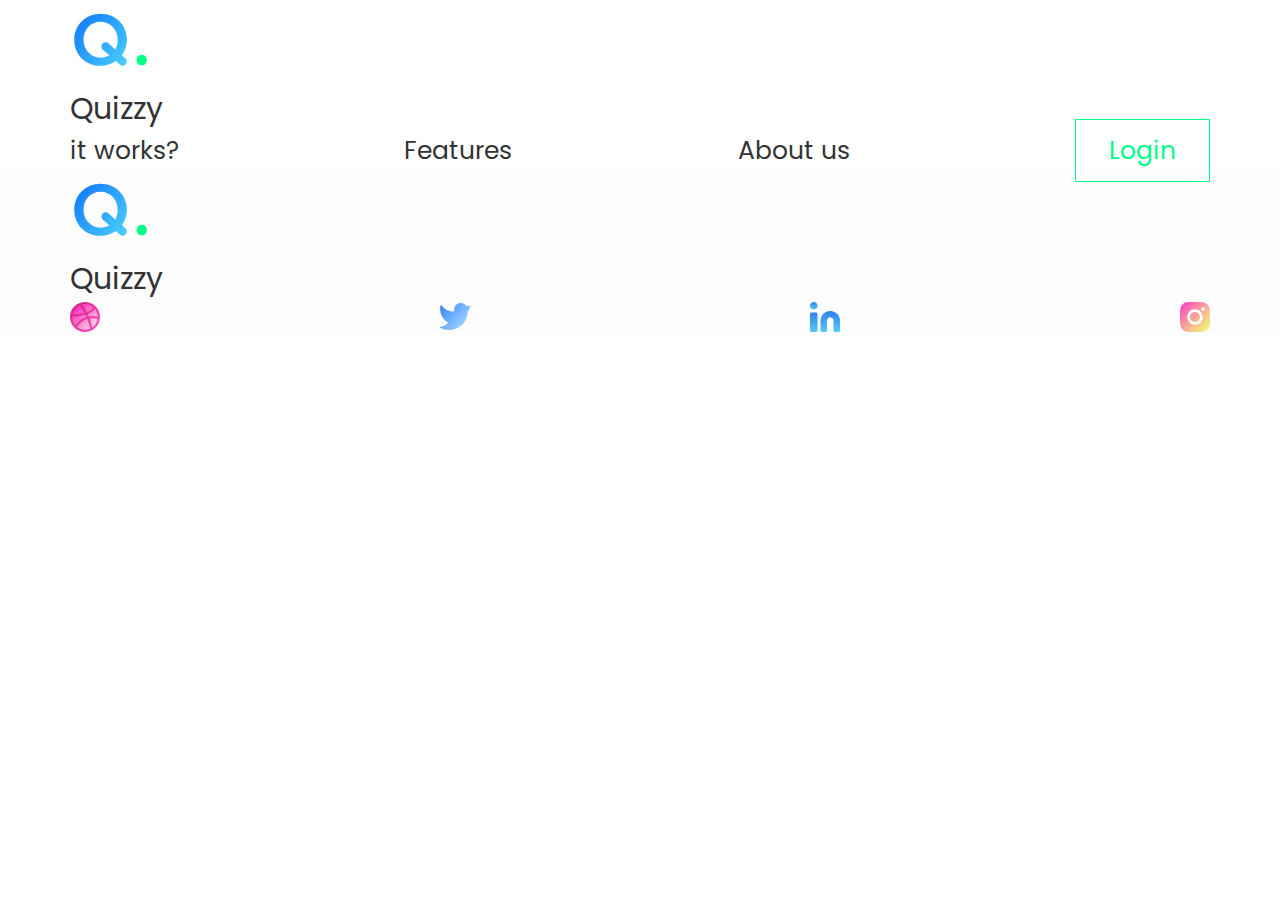
==== index.html @ a15c926a "header&footer" ====
<!DOCTYPE html>
<html lang="en">
  <head>
    <meta charset="UTF-8" />
    <meta http-equiv="X-UA-Compatible" content="IE=edge" />
    <meta name="viewport" content="width=device-width, initial-scale=1.0" />
    <title>Home</title>
    <link rel="stylesheet" href="./styles/utility.css" />
    <link rel="stylesheet" href="./styles/style.css" />
    <link
      rel="stylesheet"
      href="https://cdnjs.cloudflare.com/ajax/libs/font-awesome/6.4.0/css/all.min.css"
      integrity="sha512-iecdLmaskl7CVkqkXNQ/ZH/XLlvWZOJyj7Yy7tcenmpD1ypASozpmT/E0iPtmFIB46ZmdtAc9eNBvH0H/ZpiBw=="
      crossorigin="anonymous"
      referrerpolicy="no-referrer"
    />
    <script src="./script.js" defer></script>
  </head>
  <body>
    <header class="container flex">
      <a href="" class="logo flex"> <img src="images/logo.svg" alt="logo">Quizzy</a>
      <i class="fa-solid fa-bars "></i>
      <nav class="nav">
        <ul>
          <li><a href="#">it works?</a> </li>
          <li><a href="#">Features</a></li>
          <li><a href="#">About us</a></li>
          <li><a href="#">Login</a></li>
        </ul>
      </nav>
    </header>
    <section class="hero" id="hero"></section>
    <section class="features" id="features"></section>
    <section class="journey" id="journey"></section>
    <footer>
      <div class=" footer container flex" id="footer">
      <a href="" class="logo flex"> <img src="images/logo.svg" alt="logo">Quizzy</a>
      <ul>
        <li><a href=""><img src="images/dribbble.svg" alt="social media icons" ></a></li>
        <li><a href=""><img src="images/twitter.svg" alt="social media icons" ></a></li>
        <li><a href=""><img src="images/linkedin.svg" alt="social media icons" ></a></li>
        <li><a href=""><img src="images/instagram.svg" alt="social media icons"></a></li>
      </ul>
    </div>
    </footer>
  </body>
</html>
---- styles/utility.css ----
/* import fonts */
@import url("https://fonts.googleapis.com/css2?family=Mochiy+Pop+One&family=Poppins:wght@100;200;300;400;500;600;700;800;900&display=swap");

/* colors and fonts variables */
:root {
  --main-font: "Poppins", sans-serif;
  --secondary-font: "Mochiy Pop One", sans-serif;
  --main-color: #01ff88;
  --secondary-color: #007aff;
  --text-color: #333;
  --linear-color: linear-gradient(90deg, #1884ff 0%, #62d4fd 100%);
}

/* reset margin, padding and box sizing */
* {
  padding: 0;
  margin: 0;
  box-sizing: border-box;
}

/* to set font-size with rem units 1rem = 10px */
html {
  font-size: 62.5%;
}

img,
picture,
video,
canvas,
svg {
  display: block;
  max-width: 100%;
}

/*7. Remove built-in form typography styles*/
input,
button,
textarea,
select {
  font: inherit;
}

8. Avoid text overflows*/

/* p,
h1,
h2,
h3,
h4,
h5,
h6 {
  overflow-wrap: break-word;
}

/* public class */
.flex {
  display: flex;
}

.hidden {
  display: none;
}

.container {
  /* max-width: 1140px; */
  margin: 0 auto;
  padding: 0 15px;
}

<<<<<<< HEAD
/*ssss*/
=======
>>>>>>> af570d4209e2d94359d171503758436504433480


/* Large */
@media (max-width: 992px) {
  .d-flex {
    flex-wrap: wrap;
  }

  .d-flex .col {
    width: 100%;
  }


}

/* Small */
@media (min-width: 768px) {
  .container {
    width: 750px;
  }
<<<<<<< HEAD


=======
>>>>>>> af570d4209e2d94359d171503758436504433480
}

/* Medium */
@media (min-width: 992px) {
  .container {
    width: 970px;
  }

}

/* Large */
@media (min-width: 1200px) {
  .container {
    width: 1170px;
  }
}
---- styles/style.css ----
header {
    justify-content: space-between;
    align-items: center;
}

.logo {
    text-decoration: none;
    align-items: center;
    gap: 8px;

}

.logo:link,
.logo:visited {
    color: var(--text-color);
    font-size: 3rem;
    font-family: var(--main-font);
}

header ul {
    list-style: none;
    display: flex;
    justify-content: space-between;
    gap: 5rem;
}

nav ul li a {
    font-size: 2.5rem;
    text-decoration: none;
    color: var(--text-color);
    font-family: var(--main-font);
}

nav li:last-of-type a {
    border: solid 1px var(--main-color);
    color: var(--main-color);
    padding: 1.3rem 3.3rem;
}

header i {
    font-size: 3rem;
   display: none !important ;
}

/* end header */

/* footer */

footer {
    background-color: #fdfdfd;

}

.footer {
    align-items: center;
    justify-content: space-between;
}

footer ul {
    list-style: none;
    text-decoration: none;
    display: flex;
    align-items: center;
    justify-content: space-between;
    gap: 5rem;
}

/* end footer */


/* Small */
@media (max-width: 768px) {
    .container {
        width: 750px;
    }
    header i{
        display: block !important;
    }

    nav {
            display: none;
    }
}

/* Medium */
@media (min-width: 992px) {
    .container {
        width: 970px;
    }
  
    
}

/* Large */
@media (min-width: 1200px) {
    .container {
        width: 1170px;
    }
  
}
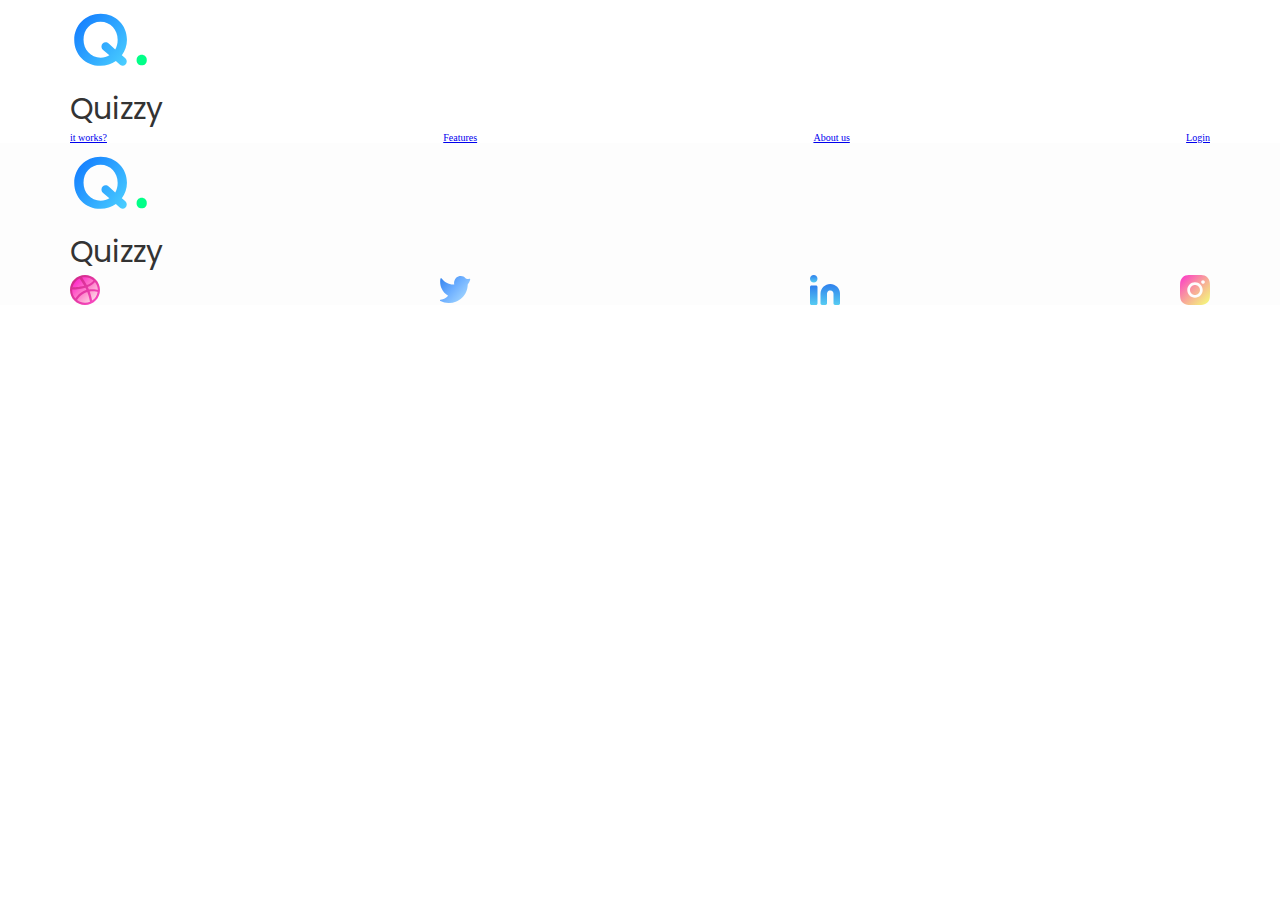
==== commit 03f98baf: "header&footer" ====
--- a/index.html
+++ b/index.html
@@ -20,14 +20,14 @@
     <header class="container flex">
       <a href="" class="logo flex"> <img src="images/logo.svg" alt="logo">Quizzy</a>
       <i class="fa-solid fa-bars "></i>
-      <nav class="nav">
+      <na&v class="nav">
         <ul>
           <li><a href="#">it works?</a> </li>
           <li><a href="#">Features</a></li>
           <li><a href="#">About us</a></li>
           <li><a href="#">Login</a></li>
         </ul>
-      </nav>
+      </na&v>
     </header>
     <section class="hero" id="hero"></section>
     <section class="features" id="features"></section>
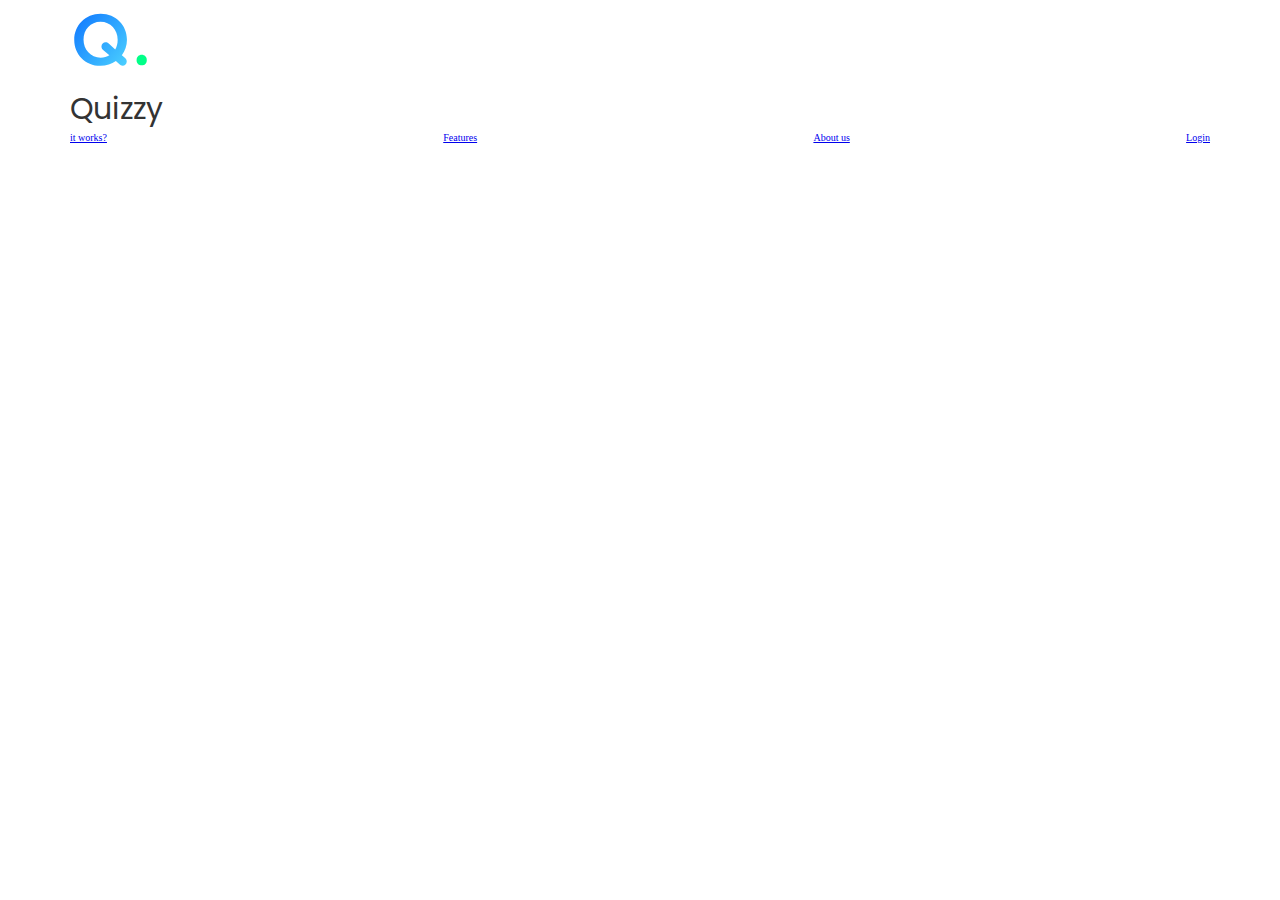
==== commit 64cda1e2: "header" ====
--- a/index.html
+++ b/index.html
@@ -32,16 +32,6 @@
     <section class="hero" id="hero"></section>
     <section class="features" id="features"></section>
     <section class="journey" id="journey"></section>
-    <footer>
-      <div class=" footer container flex" id="footer">
-      <a href="" class="logo flex"> <img src="images/logo.svg" alt="logo">Quizzy</a>
-      <ul>
-        <li><a href=""><img src="images/dribbble.svg" alt="social media icons" ></a></li>
-        <li><a href=""><img src="images/twitter.svg" alt="social media icons" ></a></li>
-        <li><a href=""><img src="images/linkedin.svg" alt="social media icons" ></a></li>
-        <li><a href=""><img src="images/instagram.svg" alt="social media icons"></a></li>
-      </ul>
-    </div>
-    </footer>
+    <footer class="footer" id="footer"></footer>
   </body>
 </html>
--- a/styles/utility.css
+++ b/styles/utility.css
@@ -68,6 +68,10 @@
 }
 
 <<<<<<< HEAD
+
+
+=======
+<<<<<<< HEAD
 /*ssss*/
 =======
 >>>>>>> af570d4209e2d94359d171503758436504433480
@@ -85,6 +89,7 @@
 
 
 }
+>>>>>>> 2647702ff5896288596317d2af6112877f4f01db
 
 /* Small */
 @media (min-width: 768px) {
@@ -112,3 +117,5 @@
     width: 1170px;
   }
 }
+
+
--- a/styles/style.css
+++ b/styles/style.css
@@ -1,3 +1,4 @@
+<<<<<<< HEAD
 header {
     justify-content: space-between;
     align-items: center;
@@ -97,4 +98,245 @@
         width: 1170px;
     }
   
-}+}
+=======
+<<<<<<< HEAD
+.hero .col h1 {
+    font-family: var(--secondary-font);
+    font-size: 40px;
+    margin-bottom: 15%;
+}
+.hero .d-flex{
+    display: flex;
+    justify-content: center;
+    gap: 20px;
+}
+.hero .d-flex .col{
+    width: 500px;
+}
+ 
+.hero .col p {
+    font-size: 20px;
+    margin-bottom: 5%;
+    padding-left: 1rem;
+    position: relative;
+}
+
+.hero .col p::before {
+    content: "";
+    position: absolute;
+    background: var(--main-color);
+    height: 100%;
+    width: 2px;
+    left: 0;
+}
+
+.hero .col button {
+    padding: 1rem 3rem 1rem 3rem;
+    font-size: 20px;
+    border: none;
+    outline: none;
+    cursor: pointer;
+}
+
+.hero .col button:nth-child(1) {
+    background: var(--linear-color);
+    color: white;
+}
+
+.hero .col button:nth-child(2) {
+    color: var(--secondary-color);
+    background-color: transparent;
+}
+
+.hero .col button:nth-child(2) i {
+    padding-right: 1rem;
+}
+ 
+ 
+=======
+<<<<<<< HEAD
+/* START PROFILE INFO */
+.pro-info {
+  font-family: var(--main-font);
+  color: var(--text-color);
+  margin-bottom: 8rem;
+}
+.contents-prog {
+  gap: 8px;
+  align-items: center;
+  margin-bottom: 8rem;
+}
+.circle {
+  height: 12px;
+  width: 12px;
+  border-radius: 50%;
+  background: var(--secondary-color);
+}
+.line {
+  background: #b9b9c3;
+  height: 1px;
+  width: 40px;
+}
+
+.pro-info h2 {
+  font-size: 6.4rem;
+  margin-bottom: 8.5rem;
+  font-weight: 400;
+}
+
+.info-form {
+  max-width: 1106px;
+}
+.pro-title {
+  font-size: 3.2rem;
+  margin-bottom: 1.6rem;
+}
+.pro-detials {
+  color: #575f6e;
+  font: size 16px;
+  font-weight: 300;
+}
+
+.agree-box {
+  margin-top: 3.2rem;
+  display: flex;
+  align-items: center;
+  gap: 8px;
+  font-size: 1.6rem;
+  margin-bottom: 3.2rem;
+}
+
+.agree-box input {
+  height: 24px;
+  width: 24px;
+}
+
+.pro-info form input:focus {
+  outline-color: var(--main-color);
+}
+.agree-box a {
+  text-decoration: none;
+  color: var(--secondary-color);
+}
+
+.pro-info form {
+  border: 1px solid #e2e3e5;
+  border-radius: 8px;
+  padding: 3.2rem;
+  margin-bottom: 8rem;
+}
+.pro-info form h5 {
+  font-size: 2rem;
+}
+
+.pro-info form p {
+  font-size: 1.2rem;
+  color: #575f6e;
+  margin-bottom: 3.2rem;
+}
+
+.pro-info form label {
+  font-size: 1.4rem;
+  display: block;
+  /* margin-bottom: 8px; */
+}
+
+.pro-info form input {
+  width: 100%;
+  height: 4.4rem;
+  border: none;
+  border-bottom: 1px solid #e2e4e5;
+  margin-bottom: 8px;
+  font-size: 1.5rem;
+  /* border-radius: 8px; */
+}
+
+.pro-info form + a {
+  padding: 12px 32px;
+  color: var(--main-color);
+  font-size: 1.6rem;
+  border: 1px solid var(--main-color);
+  text-decoration: none;
+  display: flex;
+  align-items: center;
+  gap: 8px;
+  width: 150px;
+}
+
+/* .pro-info form .end {
+  display: flex;
+  align-items: center;
+  gap: 10px;
+}
+.pro-info form .end label {
+  display: block;
+} */
+/* END PROFILE INFO */
+=======
+/*start login page  */
+.container-login {
+    justify-content: space-between;
+    gap: 20px;
+}
+
+.container-login img {
+    height: 500px;
+    width: 500px;
+}
+
+.login .container {
+    position: relative;
+}
+
+.container-login div:first-child {
+    width: 50%;
+}
+
+.container-login div:nth-child(2) {
+    display: flex;
+    flex-direction: column;
+    justify-content: center;
+    font-family: var(--main-font);
+    gap: 7px;
+    font-size: 1.5rem;
+    width: 50%;
+}
+
+.container-login .text {
+    padding-bottom: 30px;
+}
+
+.container-login input {
+    padding: 10px;
+    border: 1px solid #eee;
+    /* position: relative; */
+    width: 80%;
+}
+/* .container-login i {
+    position: absolute;
+    color: #757575;
+    transform: translateY(-50%);
+    left: 10px;
+    
+} */
+
+.container-login .submit {
+    background-color: var(--main-color);
+    color: white;
+}
+
+.container-login .vector {
+    position: absolute;
+    width: 300px;
+    height: 200px;
+    right: -150px;
+    bottom: -170px;
+}
+
+
+
+/*end login page  */
+>>>>>>> 4489eb9f19f2a56e41ee2af6be9ca7078a21d2d2
+>>>>>>> af570d4209e2d94359d171503758436504433480
+>>>>>>> 2647702ff5896288596317d2af6112877f4f01db
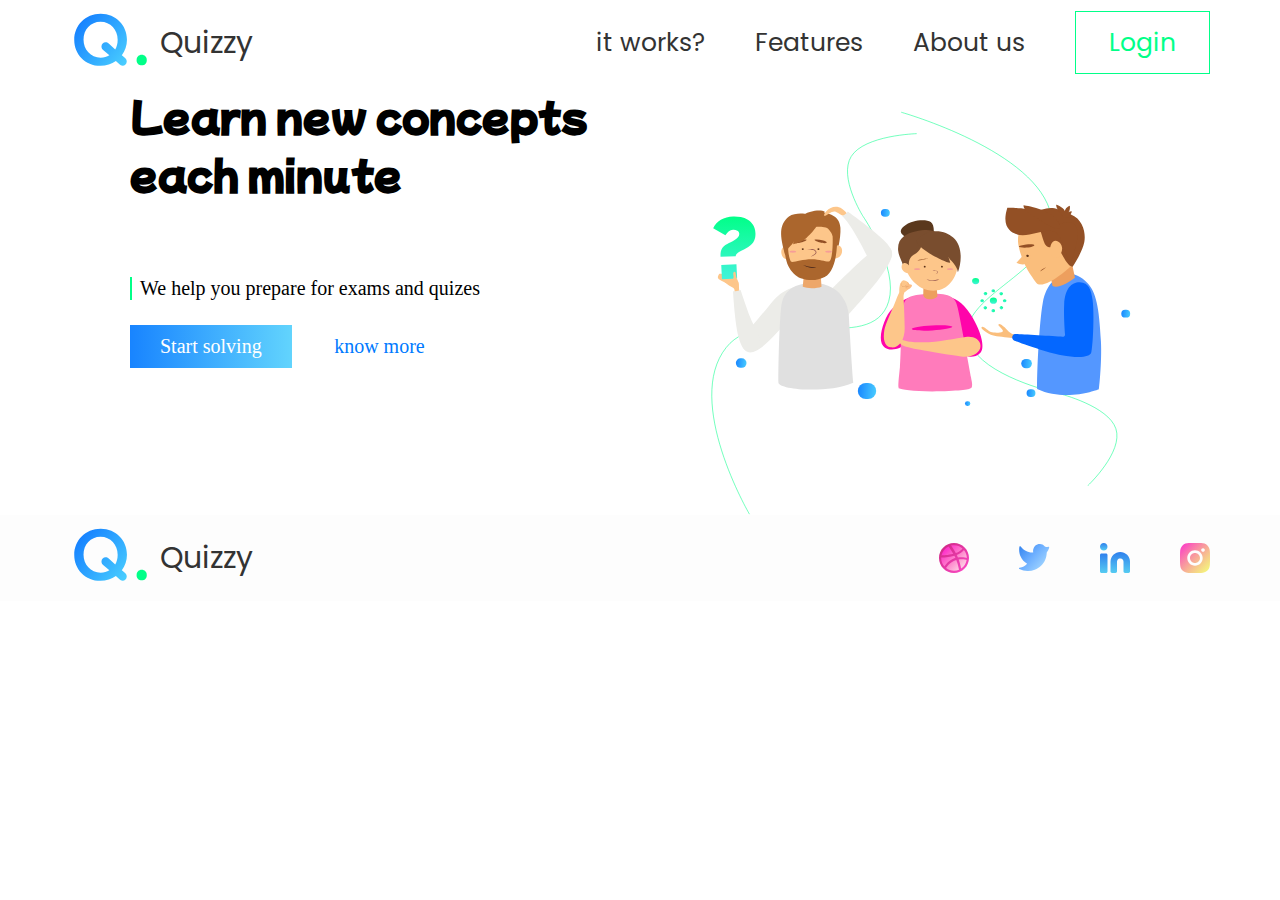
==== commit 20719f5e: "done" ====
--- a/index.html
+++ b/index.html
@@ -17,21 +17,55 @@
     <script src="./script.js" defer></script>
   </head>
   <body>
-    <header class="container flex">
+    <header class="container">
       <a href="" class="logo flex"> <img src="images/logo.svg" alt="logo">Quizzy</a>
       <i class="fa-solid fa-bars "></i>
-      <na&v class="nav">
+      <nav class="nav">
         <ul>
           <li><a href="#">it works?</a> </li>
           <li><a href="#">Features</a></li>
           <li><a href="#">About us</a></li>
           <li><a href="#">Login</a></li>
         </ul>
-      </na&v>
+      </nav>
     </header>
-    <section class="hero" id="hero"></section>
+    <!-- <section class="hero" id="hero"></section>
     <section class="features" id="features"></section>
-    <section class="journey" id="journey"></section>
-    <footer class="footer" id="footer"></footer>
+    <section class="journey" id="journey"></section> -->
+   
+
+    <main>
+      <section class="hero" id="hero">
+        <div class="container">
+           <div class="d-flex">
+            <div class="left col">
+              <h1>Learn new concepts each minute</h1>
+              <p>We help you prepare for exams and quizes</p>
+              <div class="btn">
+                <button>Start solving</button>
+                <button><i class="fa-solid fa-sort-down"></i> know more</button>
+              </div>
+            </div>
+            <div class="right col">
+              <img src="img/Illusttration.svg" alt="hero-img">
+            </div>
+          </div>
+         </div>
+      </section>
+      <section class="features" id="features"></section>
+      <section class="journey" id="journey"></section>
+    </main>
+    <footer>
+      <div class=" footer container flex" id="footer">
+      <a href="" class="logo flex"> <img src="images/logo.svg" alt="logo">Quizzy</a>
+      <ul>
+        <li><a href=""><img src="images/dribbble.svg" alt="social media icons" ></a></li>
+        <li><a href=""><img src="images/twitter.svg" alt="social media icons" ></a></li>
+        <li><a href=""><img src="images/linkedin.svg" alt="social media icons" ></a></li>
+        <li><a href=""><img src="images/instagram.svg" alt="social media icons"></a></li>
+      </ul>
+    </div>
+    </footer>
+
   </body>
 </html>
--- a/styles/utility.css
+++ b/styles/utility.css
@@ -40,9 +40,9 @@
   font: inherit;
 }
 
-8. Avoid text overflows*/
 
-/* p,
+
+ p,
 h1,
 h2,
 h3,
@@ -67,14 +67,8 @@
   padding: 0 15px;
 }
 
-<<<<<<< HEAD
+/*ssss*/
 
-
-=======
-<<<<<<< HEAD
-/*ssss*/
-=======
->>>>>>> af570d4209e2d94359d171503758436504433480
 
 
 /* Large */
@@ -89,18 +83,15 @@
 
 
 }
->>>>>>> 2647702ff5896288596317d2af6112877f4f01db
+
 
 /* Small */
 @media (min-width: 768px) {
   .container {
     width: 750px;
   }
-<<<<<<< HEAD
 
 
-=======
->>>>>>> af570d4209e2d94359d171503758436504433480
 }
 
 /* Medium */
--- a/styles/style.css
+++ b/styles/style.css
@@ -1,46 +1,45 @@
-<<<<<<< HEAD
 header {
-    justify-content: space-between;
-    align-items: center;
+    display: flex;
+  justify-content: space-between;
+  align-items: center;
 }
 
 .logo {
-    text-decoration: none;
-    align-items: center;
-    gap: 8px;
-
+  text-decoration: none;
+  align-items: center;
+  gap: 8px;
 }
 
 .logo:link,
 .logo:visited {
-    color: var(--text-color);
-    font-size: 3rem;
-    font-family: var(--main-font);
-}
-
-header ul {
-    list-style: none;
-    display: flex;
-    justify-content: space-between;
-    gap: 5rem;
+  color: var(--text-color);
+  font-size: 3rem;
+  font-family: var(--main-font);
+}
+
+nav ul {
+  list-style: none;
+  display: flex;
+  justify-content: space-between;
+  gap: 5rem;
 }
 
 nav ul li a {
-    font-size: 2.5rem;
-    text-decoration: none;
-    color: var(--text-color);
-    font-family: var(--main-font);
+  font-size: 2.5rem;
+  text-decoration: none;
+  color: var(--text-color);
+  font-family: var(--main-font);
 }
 
 nav li:last-of-type a {
-    border: solid 1px var(--main-color);
-    color: var(--main-color);
-    padding: 1.3rem 3.3rem;
+  border: solid 1px var(--main-color);
+  color: var(--main-color);
+  padding: 1.3rem 3.3rem;
 }
 
 header i {
-    font-size: 3rem;
-   display: none !important ;
+  font-size: 3rem;
+  display: none !important;
 }
 
 /* end header */
@@ -48,131 +47,128 @@
 /* footer */
 
 footer {
-    background-color: #fdfdfd;
-
+  background-color: #fdfdfd;
 }
 
 .footer {
-    align-items: center;
-    justify-content: space-between;
+  align-items: center;
+  justify-content: space-between;
 }
 
 footer ul {
-    list-style: none;
-    text-decoration: none;
-    display: flex;
-    align-items: center;
-    justify-content: space-between;
-    gap: 5rem;
+  list-style: none;
+  text-decoration: none;
+  display: flex;
+  align-items: center;
+  justify-content: space-between;
+  gap: 5rem;
 }
 
 /* end footer */
-
 
 /* Small */
 @media (max-width: 768px) {
-    .container {
-        width: 750px;
-    }
-    header i{
-        display: block !important;
-    }
-
-    nav {
-            display: none;
-    }
+  .container {
+    width: 750px;
+  }
+
+  header i {
+    display: block !important;
+  }
+
+  nav {
+    display: none;
+  }
 }
 
 /* Medium */
 @media (min-width: 992px) {
-    .container {
-        width: 970px;
-    }
-  
-    
+  .container {
+    width: 970px;
+  }
 }
 
 /* Large */
 @media (min-width: 1200px) {
-    .container {
-        width: 1170px;
-    }
-  
-}
-=======
-<<<<<<< HEAD
+  .container {
+    width: 1170px;
+  }
+}
+
 .hero .col h1 {
-    font-family: var(--secondary-font);
-    font-size: 40px;
-    margin-bottom: 15%;
-}
-.hero .d-flex{
-    display: flex;
-    justify-content: center;
-    gap: 20px;
-}
-.hero .d-flex .col{
-    width: 500px;
-}
- 
+  font-family: var(--secondary-font);
+  font-size: 40px;
+  margin-bottom: 15%;
+}
+
+.hero .d-flex {
+  display: flex;
+  justify-content: center;
+  gap: 20px;
+}
+
+.hero .d-flex .col {
+  width: 500px;
+}
+
 .hero .col p {
-    font-size: 20px;
-    margin-bottom: 5%;
-    padding-left: 1rem;
-    position: relative;
+  font-size: 20px;
+  margin-bottom: 5%;
+  padding-left: 1rem;
+  position: relative;
 }
 
 .hero .col p::before {
-    content: "";
-    position: absolute;
-    background: var(--main-color);
-    height: 100%;
-    width: 2px;
-    left: 0;
+  content: "";
+  position: absolute;
+  background: var(--main-color);
+  height: 100%;
+  width: 2px;
+  left: 0;
 }
 
 .hero .col button {
-    padding: 1rem 3rem 1rem 3rem;
-    font-size: 20px;
-    border: none;
-    outline: none;
-    cursor: pointer;
+  padding: 1rem 3rem 1rem 3rem;
+  font-size: 20px;
+  border: none;
+  outline: none;
+  cursor: pointer;
 }
 
 .hero .col button:nth-child(1) {
-    background: var(--linear-color);
-    color: white;
+  background: var(--linear-color);
+  color: white;
 }
 
 .hero .col button:nth-child(2) {
-    color: var(--secondary-color);
-    background-color: transparent;
+  color: var(--secondary-color);
+  background-color: transparent;
 }
 
 .hero .col button:nth-child(2) i {
-    padding-right: 1rem;
-}
- 
- 
-=======
-<<<<<<< HEAD
+  padding-right: 1rem;
+}
+
 /* START PROFILE INFO */
 .pro-info {
   font-family: var(--main-font);
   color: var(--text-color);
   margin-bottom: 8rem;
 }
+
 .contents-prog {
   gap: 8px;
   align-items: center;
   margin-bottom: 8rem;
 }
+
 .circle {
   height: 12px;
   width: 12px;
   border-radius: 50%;
   background: var(--secondary-color);
 }
+
 .line {
   background: #b9b9c3;
   height: 1px;
@@ -188,10 +184,12 @@
 .info-form {
   max-width: 1106px;
 }
+
 .pro-title {
   font-size: 3.2rem;
   margin-bottom: 1.6rem;
 }
+
 .pro-detials {
   color: #575f6e;
   font: size 16px;
@@ -215,6 +213,7 @@
 .pro-info form input:focus {
   outline-color: var(--main-color);
 }
+
 .agree-box a {
   text-decoration: none;
   color: var(--secondary-color);
@@ -226,6 +225,7 @@
   padding: 3.2rem;
   margin-bottom: 8rem;
 }
+
 .pro-info form h5 {
   font-size: 2rem;
 }
@@ -273,46 +273,46 @@
   display: block;
 } */
 /* END PROFILE INFO */
-=======
 /*start login page  */
 .container-login {
-    justify-content: space-between;
-    gap: 20px;
+  justify-content: space-between;
+  gap: 20px;
 }
 
 .container-login img {
-    height: 500px;
-    width: 500px;
+  height: 500px;
+  width: 500px;
 }
 
 .login .container {
-    position: relative;
+  position: relative;
 }
 
 .container-login div:first-child {
-    width: 50%;
+  width: 50%;
 }
 
 .container-login div:nth-child(2) {
-    display: flex;
-    flex-direction: column;
-    justify-content: center;
-    font-family: var(--main-font);
-    gap: 7px;
-    font-size: 1.5rem;
-    width: 50%;
+  display: flex;
+  flex-direction: column;
+  justify-content: center;
+  font-family: var(--main-font);
+  gap: 7px;
+  font-size: 1.5rem;
+  width: 50%;
 }
 
 .container-login .text {
-    padding-bottom: 30px;
+  padding-bottom: 30px;
 }
 
 .container-login input {
-    padding: 10px;
-    border: 1px solid #eee;
-    /* position: relative; */
-    width: 80%;
-}
+  padding: 10px;
+  border: 1px solid #eee;
+  /* position: relative; */
+  width: 80%;
+}
+
 /* .container-login i {
     position: absolute;
     color: #757575;
@@ -322,21 +322,16 @@
 } */
 
 .container-login .submit {
-    background-color: var(--main-color);
-    color: white;
+  background-color: var(--main-color);
+  color: white;
 }
 
 .container-login .vector {
-    position: absolute;
-    width: 300px;
-    height: 200px;
-    right: -150px;
-    bottom: -170px;
-}
-
-
+  position: absolute;
+  width: 300px;
+  height: 200px;
+  right: -150px;
+  bottom: -170px;
+}
 
 /*end login page  */
->>>>>>> 4489eb9f19f2a56e41ee2af6be9ca7078a21d2d2
->>>>>>> af570d4209e2d94359d171503758436504433480
->>>>>>> 2647702ff5896288596317d2af6112877f4f01db
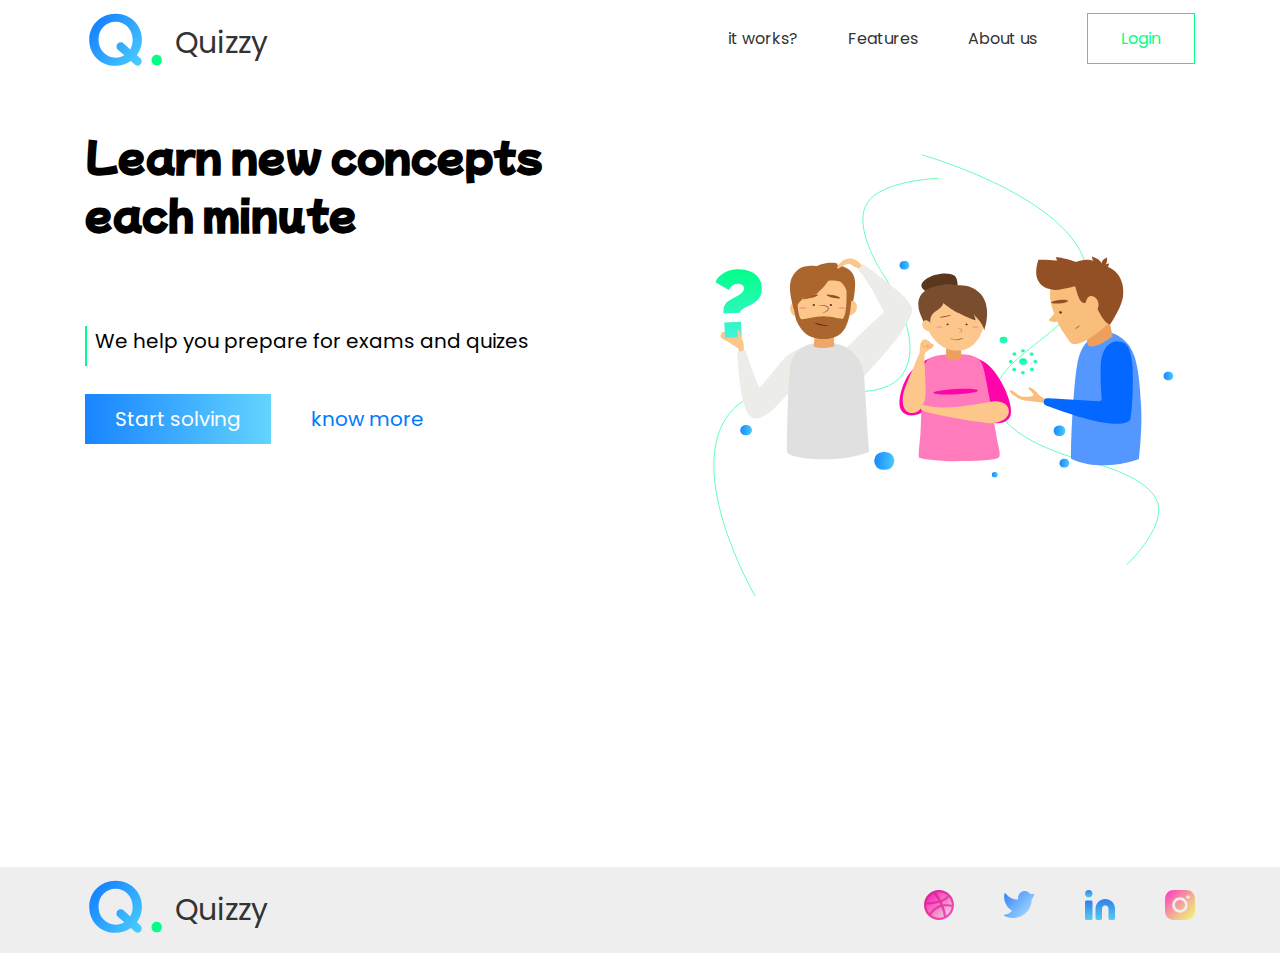
==== commit 1409a5c3: "new edite" ====
--- a/index.html
+++ b/index.html
@@ -3,7 +3,10 @@
   <head>
     <meta charset="UTF-8" />
     <meta http-equiv="X-UA-Compatible" content="IE=edge" />
-    <meta name="viewport" content="width=device-width, initial-scale=1.0" />
+    <meta
+      name="viewport"
+      content="width=device-width, initial-scale=1.0"
+    />
     <title>Home</title>
     <link rel="stylesheet" href="./styles/utility.css" />
     <link rel="stylesheet" href="./styles/style.css" />
@@ -17,55 +20,86 @@
     <script src="./script.js" defer></script>
   </head>
   <body>
-    <header class="container">
-      <a href="" class="logo flex"> <img src="images/logo.svg" alt="logo">Quizzy</a>
-      <i class="fa-solid fa-bars "></i>
+    <header class="container flex">
+      <a href="" class="logo flex">
+        <img src="images/logo.svg" alt="logo" />Quizzy</a
+      >
+      <i class="fa-solid fa-bars"></i>
       <nav class="nav">
         <ul>
-          <li><a href="#">it works?</a> </li>
+          <li><a href="#">it works?</a></li>
           <li><a href="#">Features</a></li>
           <li><a href="#">About us</a></li>
           <li><a href="#">Login</a></li>
         </ul>
       </nav>
     </header>
-    <!-- <section class="hero" id="hero"></section>
-    <section class="features" id="features"></section>
-    <section class="journey" id="journey"></section> -->
-   
 
     <main>
       <section class="hero" id="hero">
         <div class="container">
-           <div class="d-flex">
+          <div class="flex">
             <div class="left col">
               <h1>Learn new concepts each minute</h1>
-              <p>We help you prepare for exams and quizes</p>
-              <div class="btn">
-                <button>Start solving</button>
-                <button><i class="fa-solid fa-sort-down"></i> know more</button>
+              <p>
+                We help you prepare for exams and quizes
+              </p>
+              <div class="btn flex">
+                <button class="btn">Start solving</button>
+                <button class="btn know-more flex">
+                  <i class="fa-solid fa-sort-down"></i> know
+                  more
+                </button>
               </div>
             </div>
             <div class="right col">
-              <img src="img/Illusttration.svg" alt="hero-img">
+              <img
+                src="img/Illusttration.svg"
+                alt="hero-img"
+              />
             </div>
           </div>
-         </div>
+        </div>
       </section>
       <section class="features" id="features"></section>
       <section class="journey" id="journey"></section>
     </main>
     <footer>
-      <div class=" footer container flex" id="footer">
-      <a href="" class="logo flex"> <img src="images/logo.svg" alt="logo">Quizzy</a>
-      <ul>
-        <li><a href=""><img src="images/dribbble.svg" alt="social media icons" ></a></li>
-        <li><a href=""><img src="images/twitter.svg" alt="social media icons" ></a></li>
-        <li><a href=""><img src="images/linkedin.svg" alt="social media icons" ></a></li>
-        <li><a href=""><img src="images/instagram.svg" alt="social media icons"></a></li>
-      </ul>
-    </div>
+      <div class="footer container flex" id="footer">
+        <a href="" class="logo flex">
+          <img src="images/logo.svg" alt="logo" />Quizzy</a
+        >
+        <ul>
+          <li>
+            <a href=""
+              ><img
+                src="images/dribbble.svg"
+                alt="social media icons"
+            /></a>
+          </li>
+          <li>
+            <a href=""
+              ><img
+                src="images/twitter.svg"
+                alt="social media icons"
+            /></a>
+          </li>
+          <li>
+            <a href=""
+              ><img
+                src="images/linkedin.svg"
+                alt="social media icons"
+            /></a>
+          </li>
+          <li>
+            <a href=""
+              ><img
+                src="images/instagram.svg"
+                alt="social media icons"
+            /></a>
+          </li>
+        </ul>
+      </div>
     </footer>
-
   </body>
 </html>
--- a/styles/utility.css
+++ b/styles/utility.css
@@ -8,7 +8,11 @@
   --main-color: #01ff88;
   --secondary-color: #007aff;
   --text-color: #333;
-  --linear-color: linear-gradient(90deg, #1884ff 0%, #62d4fd 100%);
+  --linear-color: linear-gradient(
+    90deg,
+    #1884ff 0%,
+    #62d4fd 100%
+  );
 }
 
 /* reset margin, padding and box sizing */
@@ -40,9 +44,8 @@
   font: inherit;
 }
 
-
-
- p,
+p,
+p,
 h1,
 h2,
 h3,
@@ -62,17 +65,15 @@
 }
 
 .container {
-  /* max-width: 1140px; */
+  max-width: 1140px;
   margin: 0 auto;
   padding: 0 15px;
 }
 
 /*ssss*/
 
-
-
 /* Large */
-@media (max-width: 992px) {
+/* @media (max-width: 992px) {
   .d-flex {
     flex-wrap: wrap;
   }
@@ -80,33 +81,33 @@
   .d-flex .col {
     width: 100%;
   }
+} */
 
-
-}
-
-
-/* Small */
-@media (min-width: 768px) {
+@media (min-width: 481px) and (max-width: 1024px) {
+  .flex {
+    display: flex;
+    flex-wrap: wrap;
+  }
   .container {
-    width: 750px;
+    max-width: 1024px;
   }
-
-
-}
-
-/* Medium */
-@media (min-width: 992px) {
-  .container {
-    width: 970px;
-  }
-
-}
-
-/* Large */
-@media (min-width: 1200px) {
-  .container {
-    width: 1170px;
+  .Test .quiz {
+    max-width: 100% !important;
   }
 }
 
-
+@media (max-width: 480px) {
+  .flex {
+    display: flex;
+    flex-wrap: wrap;
+  }
+  .container {
+    max-width: 480px;
+  }
+  .footer.flex {
+    flex-direction: column;
+  }
+  .Test .quiz {
+    max-width: 100% !important;
+  }
+}
--- a/styles/style.css
+++ b/styles/style.css
@@ -1,7 +1,12 @@
+/* START HEADER */
 header {
-    display: flex;
-  justify-content: space-between;
-  align-items: center;
+  display: flex;
+  justify-content: space-between;
+  align-items: center;
+}
+
+header.container {
+  margin-bottom: 4rem;
 }
 
 .logo {
@@ -25,7 +30,7 @@
 }
 
 nav ul li a {
-  font-size: 2.5rem;
+  font-size: 1.6rem;
   text-decoration: none;
   color: var(--text-color);
   font-family: var(--main-font);
@@ -41,58 +46,12 @@
   font-size: 3rem;
   display: none !important;
 }
-
-/* end header */
-
-/* footer */
-
-footer {
-  background-color: #fdfdfd;
-}
-
-.footer {
-  align-items: center;
-  justify-content: space-between;
-}
-
-footer ul {
-  list-style: none;
-  text-decoration: none;
-  display: flex;
-  align-items: center;
-  justify-content: space-between;
-  gap: 5rem;
-}
-
-/* end footer */
-
-/* Small */
-@media (max-width: 768px) {
-  .container {
-    width: 750px;
-  }
-
-  header i {
-    display: block !important;
-  }
-
-  nav {
-    display: none;
-  }
-}
-
-/* Medium */
-@media (min-width: 992px) {
-  .container {
-    width: 970px;
-  }
-}
-
-/* Large */
-@media (min-width: 1200px) {
-  .container {
-    width: 1170px;
-  }
+/* END HEADER */
+
+/* START HERO */
+.hero {
+  margin-bottom: 30vh;
+  font-family: var(--main-font);
 }
 
 .hero .col h1 {
@@ -103,7 +62,7 @@
 
 .hero .d-flex {
   display: flex;
-  justify-content: center;
+  justify-content: space-between;
   gap: 20px;
 }
 
@@ -128,7 +87,7 @@
 }
 
 .hero .col button {
-  padding: 1rem 3rem 1rem 3rem;
+  padding: 1rem 3rem;
   font-size: 20px;
   border: none;
   outline: none;
@@ -148,6 +107,31 @@
 .hero .col button:nth-child(2) i {
   padding-right: 1rem;
 }
+
+.hero .know-more {
+  align-items: center;
+}
+/* END HERO */
+
+/* START FOOTER */
+footer {
+  background-color: #eee !important;
+}
+
+.footer {
+  align-items: center;
+  justify-content: space-between;
+}
+
+footer ul {
+  list-style: none;
+  text-decoration: none;
+  display: flex;
+  align-items: center;
+  justify-content: space-between;
+  gap: 5rem;
+}
+/* END FOOTER */
 
 /* START PROFILE INFO */
 .pro-info {
@@ -239,7 +223,6 @@
 .pro-info form label {
   font-size: 1.4rem;
   display: block;
-  /* margin-bottom: 8px; */
 }
 
 .pro-info form input {
@@ -249,7 +232,6 @@
   border-bottom: 1px solid #e2e4e5;
   margin-bottom: 8px;
   font-size: 1.5rem;
-  /* border-radius: 8px; */
 }
 
 .pro-info form + a {
@@ -264,42 +246,36 @@
   width: 150px;
 }
 
-/* .pro-info form .end {
-  display: flex;
-  align-items: center;
-  gap: 10px;
-}
-.pro-info form .end label {
-  display: block;
-} */
 /* END PROFILE INFO */
-/*start login page  */
+
+/* START LOGIN PAGE */
 .container-login {
   justify-content: space-between;
   gap: 20px;
+  margin-bottom: 25rem;
 }
 
 .container-login img {
-  height: 500px;
-  width: 500px;
+  max-height: 500px;
+  max-width: 500px;
 }
 
 .login .container {
   position: relative;
 }
 
-.container-login div:first-child {
-  width: 50%;
-}
-
-.container-login div:nth-child(2) {
+.container-login div:last-child {
+  flex-basis: 45%;
+}
+
+.container-login div:nth-child(1) {
   display: flex;
   flex-direction: column;
   justify-content: center;
   font-family: var(--main-font);
   gap: 7px;
   font-size: 1.5rem;
-  width: 50%;
+  flex-basis: 45%;
 }
 
 .container-login .text {
@@ -309,17 +285,8 @@
 .container-login input {
   padding: 10px;
   border: 1px solid #eee;
-  /* position: relative; */
   width: 80%;
 }
-
-/* .container-login i {
-    position: absolute;
-    color: #757575;
-    transform: translateY(-50%);
-    left: 10px;
-    
-} */
 
 .container-login .submit {
   background-color: var(--main-color);
@@ -334,4 +301,156 @@
   bottom: -170px;
 }
 
-/*end login page  */
+/* END LOGIN PAGE */
+
+/* START STATUS */
+.status_section h1 {
+  font-size: 6.4rem;
+  font-family: var(--main-font);
+  font-weight: 400;
+  max-width: 64.2rem;
+  margin-bottom: 11rem;
+}
+
+.card {
+  margin-bottom: 1rem;
+  border-radius: 10px;
+  background: #f2f2f2;
+  max-width: 78rem;
+  display: flex;
+  justify-content: space-between;
+  padding: 1rem 2rem;
+  font-family: var(--main-font);
+}
+
+.cardInfo {
+  color: var(--text-color);
+}
+
+.cardInfo h3 {
+  font-size: 2rem;
+  font-weight: 600;
+  line-height: 3rem;
+}
+
+.cardInfo p {
+  font-size: 1.2rem;
+  font-weight: 300;
+  line-height: 1.8rem;
+}
+
+.btn-apply {
+  font-size: 1.5rem;
+  color: #ffffff;
+  font-weight: 500;
+  padding: 1rem 2rem;
+  background-color: var(--main-color);
+  border: none;
+  border-radius: 1rem;
+}
+
+.Test {
+  margin-bottom: 50vh;
+  font-family: var(--main-font);
+}
+
+.Test .quiz {
+  border: 3px solid #bbb;
+  border-radius: 8px;
+  padding: 3rem;
+  box-shadow: 5px 10px 15px rgba(0, 0, 0, 0.1);
+  max-width: 80%;
+  margin: 0;
+}
+
+.Test h1 {
+  font-size: 2rem;
+  font-weight: 600;
+  line-height: 4rem;
+}
+
+ul {
+  list-style-type: none;
+  padding: 0;
+}
+
+ul li,
+p {
+  padding-bottom: 1rem;
+}
+
+input[type="radio"] {
+  accent-color: var(--main-color);
+  margin-right: 1.5rem;
+}
+
+.Test p {
+  font-weight: 300;
+  font-size: 2.5rem;
+  line-height: 2.2rem;
+  margin: 1.5rem 0;
+}
+
+.answer-part {
+  display: flex;
+  flex-direction: column;
+  justify-content: flex-end;
+  gap: 20px;
+  position: relative;
+}
+
+.answer-part h3 {
+  font-size: 2rem;
+  padding-bottom: 2rem;
+}
+.answer-part label {
+  font-size: 2rem;
+  line-height: 1.6rem;
+  font-weight: 300;
+  cursor: pointer;
+}
+
+.answer-part span {
+  height: 50px;
+  width: 50px;
+  border-radius: 50%;
+  background: var(--main-color);
+  display: grid;
+  place-content: center;
+  position: absolute;
+  right: 10px;
+  bottom: 10px;
+  cursor: pointer;
+}
+
+.answer-part span i {
+  color: #fff;
+  font-size: 2rem;
+}
+
+/* Small */
+/* @media (max-width: 768px) {
+  .container {
+    max-width: 750px;
+  }
+
+  header i {
+    display: block !important;
+  }
+
+  nav {
+    display: none;
+  }
+}
+
+@media (min-width: 992px) {
+  .container {
+    max-width: 970px;
+  }
+}
+
+@media (min-width: 1200px) {
+  .container {
+    max-width: 1170px;
+  }
+} */
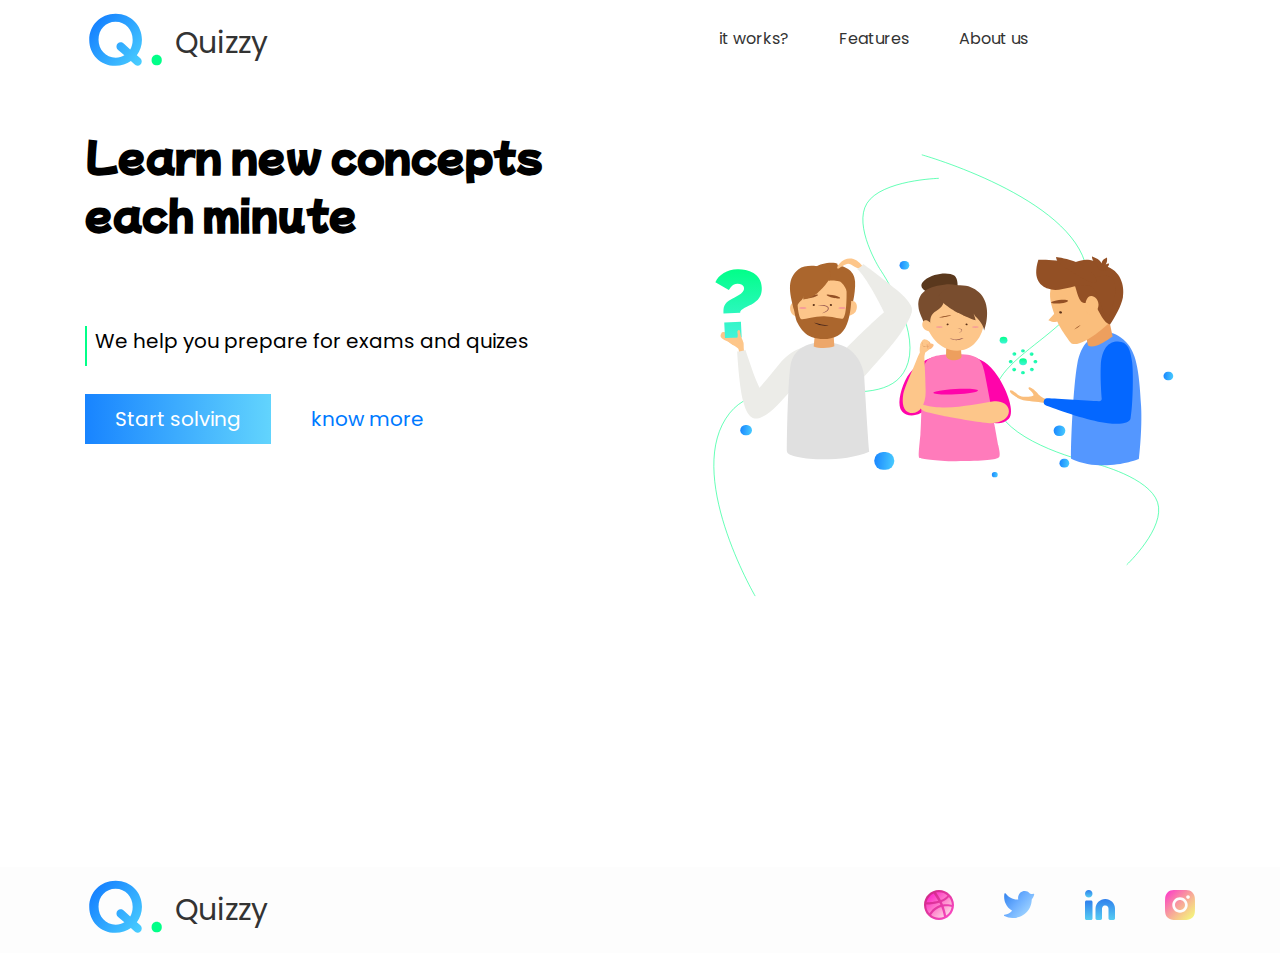
==== commit 74617ac8: "add responsve navbar" ====
--- a/index.html
+++ b/index.html
@@ -8,8 +8,6 @@
       content="width=device-width, initial-scale=1.0"
     />
     <title>Home</title>
-    <link rel="stylesheet" href="./styles/utility.css" />
-    <link rel="stylesheet" href="./styles/style.css" />
     <link
       rel="stylesheet"
       href="https://cdnjs.cloudflare.com/ajax/libs/font-awesome/6.4.0/css/all.min.css"
@@ -17,22 +15,42 @@
       crossorigin="anonymous"
       referrerpolicy="no-referrer"
     />
+    <link rel="stylesheet" href="./styles/style.css" />
+    <link rel="stylesheet" href="./styles/utility.css" />
     <script src="./script.js" defer></script>
   </head>
   <body>
-    <header class="container flex">
+    <header class="container flex header">
       <a href="" class="logo flex">
         <img src="images/logo.svg" alt="logo" />Quizzy</a
       >
-      <i class="fa-solid fa-bars"></i>
-      <nav class="nav">
-        <ul>
-          <li><a href="#">it works?</a></li>
-          <li><a href="#">Features</a></li>
-          <li><a href="#">About us</a></li>
-          <li><a href="#">Login</a></li>
+
+      <nav class="nav main-nav">
+        <ul class="main-nav-list">
+          <li>
+            <a href="#" class="main-nav-link">it works?</a>
+          </li>
+          <li>
+            <a href="#" class="main-nav-link">Features</a>
+          </li>
+          <li>
+            <a href="#" class="main-nav-link">About us</a>
+          </li>
+          <li>
+            <a href="#" class="main-nav-link">Login</a>
+          </li>
         </ul>
       </nav>
+      <button class="btn-mobile-nav">
+        <i
+          class="fa-solid fa-bars icon-mobile-nav"
+          name="menu-outline"
+        ></i>
+        <i
+          class="fa-solid fa-xmark icon-mobile-nav"
+          name="close-outline"
+        ></i>
+      </button>
     </header>
 
     <main>
--- a/styles/style.css
+++ b/styles/style.css
@@ -1,4 +1,21 @@
 /* START HEADER */
+*::selection {
+  background-color: var(--main-color);
+  color: #fff;
+}
+
+.container-login span {
+  height: 40px;
+  color: red;
+  font-size: 12px;
+  padding-left: 5px;
+}
+/* Error vaild */
+.container-login span i {
+  padding-right: 1rem;
+}
+/* Error vaild */
+
 header {
   display: flex;
   justify-content: space-between;
@@ -37,15 +54,39 @@
 }
 
 nav li:last-of-type a {
-  border: solid 1px var(--main-color);
-  color: var(--main-color);
+  border: solid 2px #fff;
+  color: #fff;
   padding: 1.3rem 3.3rem;
-}
-
-header i {
+  font-weight: 700;
+  transition: all 0.3s;
+}
+
+nav li:last-of-type a:hover {
+  background-color: var(--main-color);
+}
+
+header .fa-solid {
   font-size: 3rem;
-  display: none !important;
-}
+}
+
+.btn-mobile-nav {
+  border: none;
+  background: none;
+  cursor: pointer;
+
+  display: none;
+}
+
+.icon-mobile-nav {
+  height: 4.8rem;
+  width: 4.8rem;
+  color: #333;
+}
+
+.icon-mobile-nav[name="close-outline"] {
+  display: none;
+}
+
 /* END HEADER */
 
 /* START HERO */
@@ -66,9 +107,9 @@
   gap: 20px;
 }
 
-.hero .d-flex .col {
+/* .hero .d-flex .col {
   width: 500px;
-}
+} */
 
 .hero .col p {
   font-size: 20px;
@@ -115,7 +156,7 @@
 
 /* START FOOTER */
 footer {
-  background-color: #eee !important;
+  background-color: #fdfdfd !important;
 }
 
 .footer {
@@ -252,30 +293,30 @@
 .container-login {
   justify-content: space-between;
   gap: 20px;
-  margin-bottom: 25rem;
+  margin-bottom: 35rem;
 }
 
 .container-login img {
-  max-height: 500px;
-  max-width: 500px;
+  max-width: 100%;
+  max-height: 100%;
 }
 
 .login .container {
   position: relative;
 }
 
-.container-login div:last-child {
-  flex-basis: 45%;
-}
-
-.container-login div:nth-child(1) {
+/* .container-login div:last-child {
+  max-width: 50%;
+} */
+
+.container-login div {
   display: flex;
   flex-direction: column;
   justify-content: center;
   font-family: var(--main-font);
   gap: 7px;
   font-size: 1.5rem;
-  flex-basis: 45%;
+  width: 50%;
 }
 
 .container-login .text {
@@ -285,7 +326,6 @@
 .container-login input {
   padding: 10px;
   border: 1px solid #eee;
-  width: 80%;
 }
 
 .container-login .submit {
@@ -454,3 +494,7 @@
     max-width: 1170px;
   }
 } */
+
+h2 {
+  font-size: 4rem !important;
+}
--- a/styles/utility.css
+++ b/styles/utility.css
@@ -83,7 +83,7 @@
   }
 } */
 
-@media (min-width: 481px) and (max-width: 1024px) {
+@media (max-width: 1024px) {
   .flex {
     display: flex;
     flex-wrap: wrap;
@@ -93,6 +93,70 @@
   }
   .Test .quiz {
     max-width: 100% !important;
+  }
+  .container-login div {
+    /* background-size: auto; */
+    width: 60% !important;
+  }
+  .btn-mobile-nav {
+    display: block;
+    z-index: 9999;
+  }
+
+  .main-nav {
+    background-color: rgba(255, 255, 255, 0.9);
+    -webkit-backdrop-filter: blur(5px);
+    backdrop-filter: blur(10px);
+    position: absolute;
+    top: 0;
+    left: 0;
+    width: 100%;
+    height: 100vh;
+    transform: translateX(100%);
+
+    display: flex;
+    align-items: center;
+    justify-content: center;
+    transition: all 0.5s ease-in;
+
+    /* Hide navigation */
+    /* Allows NO transitions at all */
+    /* display: none; */
+
+    /* 1) Hide it visually */
+    opacity: 0;
+
+    /* 2) Make it unaccessible to mouse and keyboard */
+    pointer-events: none;
+
+    /* 3) Hide it from screen readers */
+    visibility: hidden;
+  }
+
+  .nav-open .main-nav {
+    opacity: 1;
+    pointer-events: auto;
+    visibility: visible;
+    transform: translateX(0);
+    z-index: 1;
+  }
+
+  .nav-open .icon-mobile-nav[name="close-outline"] {
+    display: block;
+  }
+
+  .nav-open .icon-mobile-nav[name="menu-outline"] {
+    display: none;
+  }
+
+  .main-nav-list {
+    flex-direction: column;
+    gap: 4.8rem;
+  }
+
+  .main-nav-link:link,
+  .main-nav-link:visited {
+    font-size: 3rem;
   }
 }
 
@@ -110,4 +174,10 @@
   .Test .quiz {
     max-width: 100% !important;
   }
+  .container-login div {
+    background-size: auto;
+    width: 100% !important;
+  }
+  .nav ul {
+  }
 }
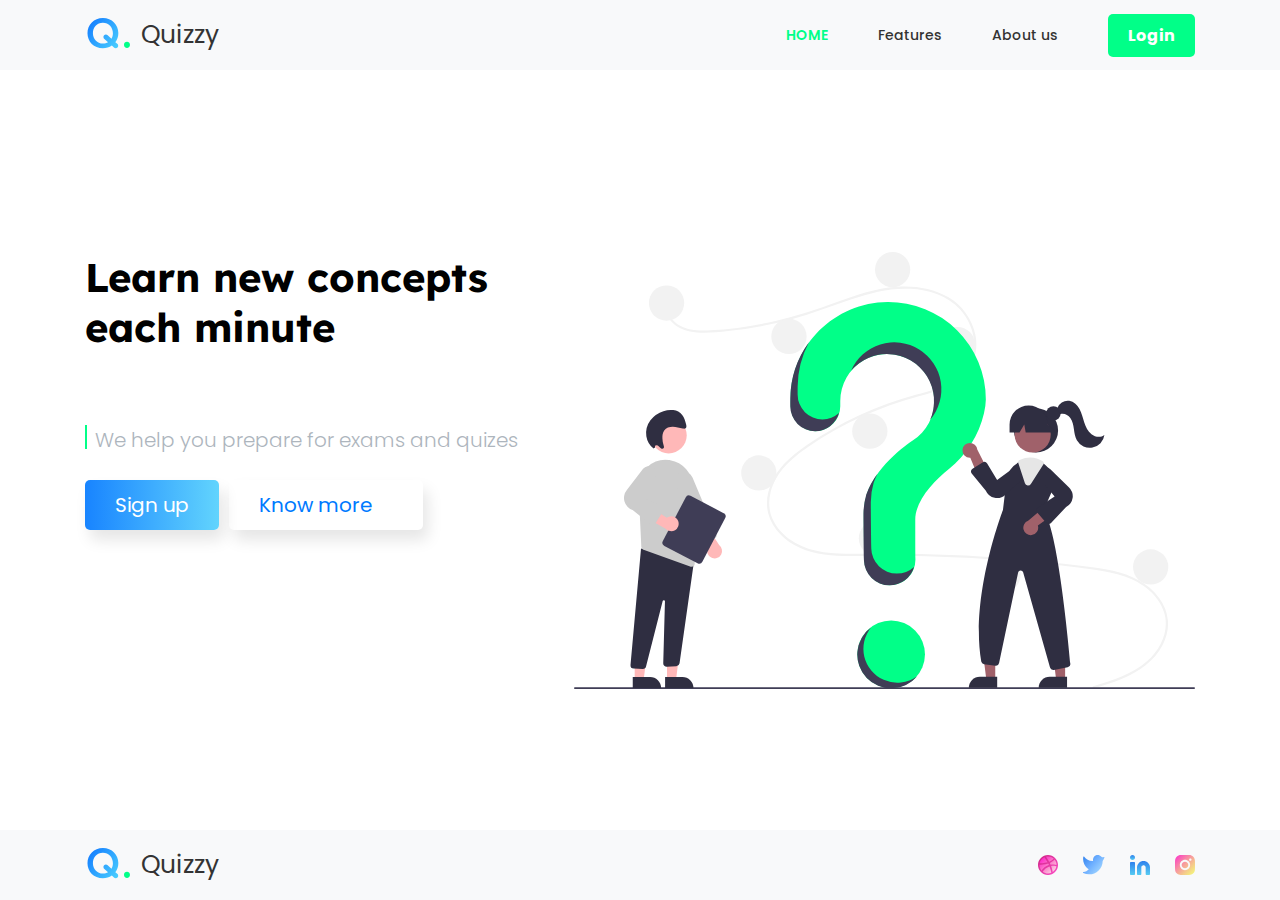
==== commit 70fd0939: "add styles" ====
--- a/index.html
+++ b/index.html
@@ -17,40 +17,69 @@
     />
     <link rel="stylesheet" href="./styles/style.css" />
     <link rel="stylesheet" href="./styles/utility.css" />
-    <script src="./script.js" defer></script>
+    <script src="./animat.js"></script>
   </head>
+  <style>
+    body {
+      display: flex;
+      min-height: 100vh;
+      flex-direction: column;
+      justify-content: space-between;
+    }
+  </style>
   <body>
-    <header class="container flex header">
-      <a href="" class="logo flex">
-        <img src="images/logo.svg" alt="logo" />Quizzy</a
-      >
+    <div class="loader"></div>
+    <header>
+      <div class="container flex aling-center">
+        <div class="logo flex">
+          <a
+            href="./index.html"
+            class="logo flex aling-center"
+          >
+            <img
+              src="images/logo.svg"
+              alt="logo"
+            />Quizzy</a
+          >
+        </div>
 
-      <nav class="nav main-nav">
-        <ul class="main-nav-list">
-          <li>
-            <a href="#" class="main-nav-link">it works?</a>
-          </li>
-          <li>
-            <a href="#" class="main-nav-link">Features</a>
-          </li>
-          <li>
-            <a href="#" class="main-nav-link">About us</a>
-          </li>
-          <li>
-            <a href="#" class="main-nav-link">Login</a>
-          </li>
-        </ul>
-      </nav>
-      <button class="btn-mobile-nav">
-        <i
-          class="fa-solid fa-bars icon-mobile-nav"
-          name="menu-outline"
-        ></i>
-        <i
-          class="fa-solid fa-xmark icon-mobile-nav"
-          name="close-outline"
-        ></i>
-      </button>
+        <nav class="nav main-nav">
+          <ul class="main-nav-list">
+            <li>
+              <a
+                href="./index.html"
+                class="main-nav-link link active"
+                >HOME</a
+              >
+            </li>
+            <li>
+              <a href="#" class="main-nav-link link"
+                >Features</a
+              >
+            </li>
+            <li>
+              <a href="#" class="main-nav-link link"
+                >About us</a
+              >
+            </li>
+            <li>
+              <a href="./login.html" class="main-nav-link"
+                >Login</a
+              >
+            </li>
+          </ul>
+        </nav>
+        <button class="btn-mobile-nav">
+          <i
+            class="fa-solid fa-bars icon-mobile-nav"
+            name="menu-outline"
+          ></i>
+          <i
+            class="fa-solid fa-xmark icon-mobile-nav"
+            name="close-outline"
+          ></i>
+        </button>
+      </div>
     </header>
 
     <main>
@@ -62,28 +91,34 @@
               <p>
                 We help you prepare for exams and quizes
               </p>
-              <div class="btn flex">
-                <button class="btn">Start solving</button>
-                <button class="btn know-more flex">
-                  <i class="fa-solid fa-sort-down"></i> know
-                  more
-                </button>
+              <div class="flex gap-1">
+                <a href="./signup.html" class="btn"
+                  >Sign up</a
+                >
+                <a
+                  class="btn know-more flex gap-1 al aling-center"
+                >
+                  Know more
+                  <i class="fa-solid fa-sort-down"></i>
+                </a>
               </div>
             </div>
             <div class="right col">
               <img
-                src="img/Illusttration.svg"
+                src="images/undraw_questions_re_1fy7.svg"
                 alt="hero-img"
               />
             </div>
           </div>
         </div>
       </section>
-      <section class="features" id="features"></section>
-      <section class="journey" id="journey"></section>
     </main>
+
+    <section class="features" id="features"></section>
+    <section class="journey" id="journey"></section>
+
     <footer>
-      <div class="footer container flex" id="footer">
+      <div class="footer container flex">
         <a href="" class="logo flex">
           <img src="images/logo.svg" alt="logo" />Quizzy</a
         >
--- a/styles/style.css
+++ b/styles/style.css
@@ -10,20 +10,18 @@
   font-size: 12px;
   padding-left: 5px;
 }
-/* Error vaild */
-.container-login span i {
-  padding-right: 1rem;
-}
-/* Error vaild */
 
 header {
-  display: flex;
+  /* margin-bottom: 3rem; */
+  background-color: #f8f9fa;
+  align-items: center;
+}
+header .container {
+  min-height: 7rem;
+}
+
+header .flex {
   justify-content: space-between;
-  align-items: center;
-}
-
-header.container {
-  margin-bottom: 4rem;
 }
 
 .logo {
@@ -35,34 +33,67 @@
 .logo:link,
 .logo:visited {
   color: var(--text-color);
-  font-size: 3rem;
-  font-family: var(--main-font);
+  font-size: 2.5rem;
+  font-family: var(--main-font);
+}
+
+.logo img {
+  height: 5rem;
+}
+
+nav a {
+  transition: all 0.5s;
+  position: relative;
+  font-weight: 500;
+}
+
+nav .link::after {
+  content: "";
+  position: absolute;
+  width: 0%;
+  height: 2px;
+  background-color: var(--main-color);
+  top: 25px;
+  transition: all 1s;
+  left: 2px;
+}
+
+nav .link:hover::after {
+  width: 100%;
+}
+nav a:hover {
+  color: var(--main-color);
 }
 
 nav ul {
   list-style: none;
   display: flex;
   justify-content: space-between;
+  align-items: center;
   gap: 5rem;
+  height: 100%;
 }
 
 nav ul li a {
-  font-size: 1.6rem;
+  font-size: 1.4rem;
   text-decoration: none;
   color: var(--text-color);
   font-family: var(--main-font);
 }
 
 nav li:last-of-type a {
-  border: solid 2px #fff;
   color: #fff;
-  padding: 1.3rem 3.3rem;
+  background-color: var(--main-color);
+  padding: 1rem 2rem;
   font-weight: 700;
-  transition: all 0.3s;
+  transition: all 0.5s;
+  border-radius: 5px;
+  font-size: 1.6rem;
 }
 
 nav li:last-of-type a:hover {
-  background-color: var(--main-color);
+  background-color: #fff;
+  color: var(--main-color);
 }
 
 header .fa-solid {
@@ -78,7 +109,7 @@
 }
 
 .icon-mobile-nav {
-  height: 4.8rem;
+  /* height: 4.8rem; */
   width: 4.8rem;
   color: #333;
 }
@@ -91,24 +122,21 @@
 
 /* START HERO */
 .hero {
-  margin-bottom: 30vh;
-  font-family: var(--main-font);
+  /* margin-bottom: 30vh; */
+  font-family: var(--main-font);
+  margin-top: 15vh;
 }
 
 .hero .col h1 {
-  font-family: var(--secondary-font);
-  font-size: 40px;
+  font-family: "Lexend", sans-serif;
+  font-size: 4rem;
   margin-bottom: 15%;
 }
 
-.hero .d-flex {
+/* .hero .d-flex {
   display: flex;
   justify-content: space-between;
   gap: 20px;
-}
-
-/* .hero .d-flex .col {
-  width: 500px;
 } */
 
 .hero .col p {
@@ -116,18 +144,20 @@
   margin-bottom: 5%;
   padding-left: 1rem;
   position: relative;
+  font-weight: 300;
+  color: #adb5bd;
 }
 
 .hero .col p::before {
   content: "";
   position: absolute;
   background: var(--main-color);
-  height: 100%;
+  height: 80%;
   width: 2px;
   left: 0;
 }
 
-.hero .col button {
+.hero .col a {
   padding: 1rem 3rem;
   font-size: 20px;
   border: none;
@@ -135,17 +165,17 @@
   cursor: pointer;
 }
 
-.hero .col button:nth-child(1) {
+.hero .col a:nth-child(1) {
   background: var(--linear-color);
   color: white;
 }
 
-.hero .col button:nth-child(2) {
+.hero .col a:nth-child(2) {
   color: var(--secondary-color);
   background-color: transparent;
 }
 
-.hero .col button:nth-child(2) i {
+.hero .col a:nth-child(2) i {
   padding-right: 1rem;
 }
 
@@ -156,12 +186,17 @@
 
 /* START FOOTER */
 footer {
-  background-color: #fdfdfd !important;
+  background-color: #f8f9fa;
+  /* justify-content: space-between; */
+  /* display: flex; */
 }
 
 .footer {
   align-items: center;
+  min-height: 7rem;
+
   justify-content: space-between;
+  height: 100%;
 }
 
 footer ul {
@@ -170,7 +205,15 @@
   display: flex;
   align-items: center;
   justify-content: space-between;
-  gap: 5rem;
+  gap: 2.5rem;
+}
+footer img {
+  height: 2rem;
+  transition: all 0.5s;
+}
+
+footer img:hover {
+  filter: blur(3px);
 }
 /* END FOOTER */
 
@@ -235,7 +278,7 @@
   width: 24px;
 }
 
-.pro-info form input:focus {
+input:focus {
   outline-color: var(--main-color);
 }
 
@@ -293,7 +336,6 @@
 .container-login {
   justify-content: space-between;
   gap: 20px;
-  margin-bottom: 35rem;
 }
 
 .container-login img {
@@ -323,14 +365,31 @@
   padding-bottom: 30px;
 }
 
-.container-login input {
-  padding: 10px;
-  border: 1px solid #eee;
-}
-
-.container-login .submit {
+input {
+  padding: 1rem;
+  border: none;
+}
+
+button {
+  cursor: pointer;
+}
+.login input:not(:last-child) {
+  width: 70%;
+}
+.login input:last-child {
   background-color: var(--main-color);
   color: white;
+  align-self: flex-start;
+  min-width: 25%;
+  background-color: var(--main-color);
+  cursor: pointer;
+  font-weight: 600;
+  transition: all 0.5s;
+}
+
+.login input:last-child:hover {
+  background-color: #fff;
+  color: var(--main-color);
 }
 
 .container-login .vector {
@@ -403,6 +462,10 @@
   margin: 0;
 }
 
+.quiz #quiz-timer {
+  font-size: 2rem;
+  font-weight: 800;
+}
 .Test h1 {
   font-size: 2rem;
   font-weight: 600;
@@ -416,7 +479,7 @@
 
 ul li,
 p {
-  padding-bottom: 1rem;
+  /* padding-bottom: 1rem; */
 }
 
 input[type="radio"] {
@@ -498,3 +561,64 @@
 h2 {
   font-size: 4rem !important;
 }
+
+/* 
+ */
+
+.container-login span,
+.info-form .form span {
+  height: 2.8rem;
+  color: #dc2626;
+  font-size: 1.4rem;
+  padding-left: 5px;
+  display: block;
+}
+/* Error vaild */
+.container-login span i,
+.info-form .form span i {
+  padding-right: 1rem;
+}
+
+/*  */
+
+.cursor {
+  cursor: pointer;
+}
+
+table {
+  width: 1100px;
+  margin-top: 100px;
+  font-size: 18px;
+  /* border: 1px solid #343a40; */
+  border-collapse: collapse;
+}
+
+th,
+td {
+  /* border: 1px solid #343a40; */
+  padding: 16px 24px;
+  text-align: left;
+}
+
+thead tr {
+  background-color: #087f5b;
+  color: #fff;
+}
+
+thead th {
+  width: 25%;
+}
+
+tbody tr:nth-child(odd) {
+  background-color: #f8f9fa;
+}
+
+tbody tr:nth-child(even) {
+  background-color: #e9ecef;
+}
+
+/* Error vaild */
+.container-login span i {
+  padding-right: 1rem;
+}
+/* Error vaild */
--- a/styles/utility.css
+++ b/styles/utility.css
@@ -1,6 +1,6 @@
 /* import fonts */
 @import url("https://fonts.googleapis.com/css2?family=Mochiy+Pop+One&family=Poppins:wght@100;200;300;400;500;600;700;800;900&display=swap");
-
+@import url("https://fonts.googleapis.com/css2?family=Lexend:wght@300;400;500;600;700;800;900&display=swap");
 /* colors and fonts variables */
 :root {
   --main-font: "Poppins", sans-serif;
@@ -42,6 +42,7 @@
 textarea,
 select {
   font: inherit;
+  border-radius: 5px;
 }
 
 p,
@@ -55,13 +56,45 @@
   overflow-wrap: break-word;
 }
 
+a {
+  text-decoration: none;
+}
+
+.btn {
+  box-shadow: 5px 10px 15px rgba(0, 0, 0, 0.1);
+  transition: all 0.6s;
+  border-radius: 5px;
+}
+.btn:hover {
+  box-shadow: none;
+  transform: scale(0.98);
+}
 /* public class */
 .flex {
   display: flex;
 }
+.aling-center {
+  align-items: center;
+}
+
+.gap-5 {
+  gap: 5rem;
+}
+.gap-4 {
+  gap: 4rem;
+}
+.gap-3 {
+  gap: 3rem;
+}
+.gap-2 {
+  gap: 2rem;
+}
+.gap-1 {
+  gap: 1rem;
+}
 
 .hidden {
-  display: none;
+  display: none !important;
 }
 
 .container {
@@ -70,6 +103,9 @@
   padding: 0 15px;
 }
 
+body {
+  font-family: var(--main-font);
+}
 /*ssss*/
 
 /* Large */
@@ -110,7 +146,7 @@
     position: absolute;
     top: 0;
     left: 0;
-    width: 100%;
+    width: 100vw;
     height: 100vh;
     transform: translateX(100%);
 
@@ -181,3 +217,63 @@
   .nav ul {
   }
 }
+
+html {
+  overflow-x: hidden;
+}
+body {
+  overflow-x: hidden;
+  position: relative;
+}
+
+/* header{
+  position: fixed;
+} */
+
+.loader {
+  position: fixed;
+  top: 0;
+  left: 0;
+  width: 100vw;
+  height: 100vh;
+  display: flex;
+  align-items: center;
+  justify-content: center;
+  background: #eee;
+  transition: opacity 1s, visibility 1s;
+  z-index: 1;
+}
+
+.loader--hidden {
+  opacity: 1;
+  visibility: hidden;
+}
+
+.loader::after {
+  content: "";
+  width: 30px;
+  height: 30px;
+  border: 5px solid #dddddd;
+  border-top-color: var(--main-color);
+  border-radius: 50%;
+  animation: loading 1s ease infinite;
+}
+
+@keyframes loading {
+  from {
+    transform: rotate(0turn);
+  }
+  to {
+    transform: rotate(1turn);
+  }
+}
+
+.active {
+  color: var(--main-color);
+  font-weight: 600;
+}
+
+input[type="text"] {
+  background-color: #fdfdfd !important;
+  border: 1px solid #555;
+}
